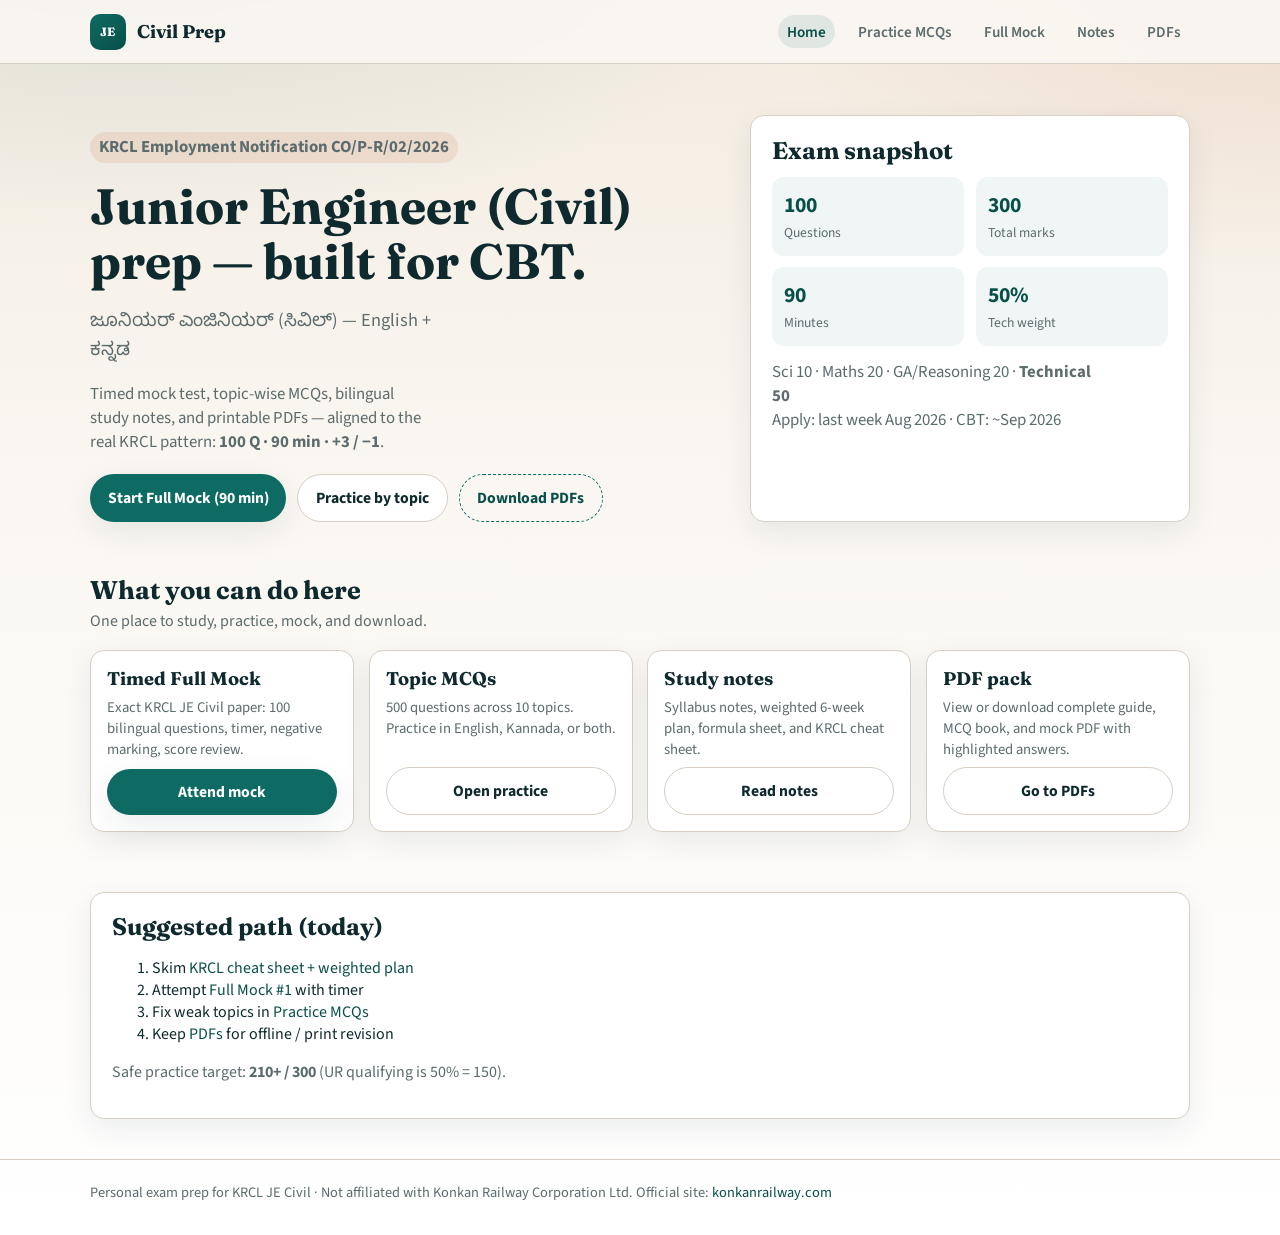
==== docs/index.html @ 5628e9f0 "Add JE Civil prep site and docs" ====
<!DOCTYPE html>
<html lang="en">
<head>
  <meta charset="utf-8" />
  <meta name="viewport" content="width=device-width, initial-scale=1" />
  <title>JE Civil Prep — KRCL CO/P-R/02/2026</title>
  <meta name="description" content="Bilingual English-Kannada JE Civil exam prep for Konkan Railway. Notes, MCQs, timed mock test, and PDF downloads." />
  <link rel="preconnect" href="https://fonts.googleapis.com" />
  <link rel="preconnect" href="https://fonts.gstatic.com" crossorigin />
  <link href="https://fonts.googleapis.com/css2?family=Fraunces:opsz,wght@9..144,600;9..144,700&family=Source+Sans+3:wght@400;600;700&family=Noto+Sans+Kannada:wght@400;600;700&display=swap" rel="stylesheet" />
  <link rel="stylesheet" href="./assets/css/site.css" />
</head>
<body>
  <header class="site-header">
    <div class="wrap nav">
      <a class="brand" href="./index.html"><span class="brand-mark">JE</span> Civil Prep</a>
      <nav class="nav-links">
        <a href="./index.html" class="active">Home</a>
        <a href="./practice.html">Practice MCQs</a>
        <a href="./mock.html">Full Mock</a>
        <a href="./notes.html">Notes</a>
        <a href="./downloads.html">PDFs</a>
      </nav>
    </div>
  </header>

  <main class="wrap">
    <section class="hero">
      <div>
        <p class="tag">KRCL Employment Notification CO/P-R/02/2026</p>
        <h1>Junior Engineer (Civil) prep — built for CBT.</h1>
        <p class="kn">ಜೂನಿಯರ್ ಎಂಜಿನಿಯರ್ (ಸಿವಿಲ್) — English + ಕನ್ನಡ</p>
        <p>
          Timed mock test, topic-wise MCQs, bilingual study notes, and printable PDFs —
          aligned to the real KRCL pattern: <b>100 Q · 90 min · +3 / −1</b>.
        </p>
        <div class="cta-row">
          <a class="btn btn-primary" href="./mock.html">Start Full Mock (90 min)</a>
          <a class="btn btn-secondary" href="./practice.html">Practice by topic</a>
          <a class="btn btn-ghost" href="./downloads.html">Download PDFs</a>
        </div>
      </div>
      <aside class="panel">
        <h2>Exam snapshot</h2>
        <div class="stat-grid">
          <div class="stat"><b>100</b><span>Questions</span></div>
          <div class="stat"><b>300</b><span>Total marks</span></div>
          <div class="stat"><b>90</b><span>Minutes</span></div>
          <div class="stat"><b>50%</b><span>Tech weight</span></div>
        </div>
        <p class="muted" style="margin-top:0.9rem">
          Sci 10 · Maths 20 · GA/Reasoning 20 · <b>Technical 50</b><br/>
          Apply: last week Aug 2026 · CBT: ~Sep 2026
        </p>
      </aside>
    </section>

    <section class="section">
      <h2 class="section-title">What you can do here</h2>
      <p class="section-sub">One place to study, practice, mock, and download.</p>
      <div class="cards">
        <article class="card">
          <h3>Timed Full Mock</h3>
          <p>Exact KRCL JE Civil paper: 100 bilingual questions, timer, negative marking, score review.</p>
          <a class="btn btn-primary" href="./mock.html">Attend mock</a>
        </article>
        <article class="card">
          <h3>Topic MCQs</h3>
          <p>500 questions across 10 topics. Practice in English, Kannada, or both.</p>
          <a class="btn btn-secondary" href="./practice.html">Open practice</a>
        </article>
        <article class="card">
          <h3>Study notes</h3>
          <p>Syllabus notes, weighted 6-week plan, formula sheet, and KRCL cheat sheet.</p>
          <a class="btn btn-secondary" href="./notes.html">Read notes</a>
        </article>
        <article class="card">
          <h3>PDF pack</h3>
          <p>View or download complete guide, MCQ book, and mock PDF with highlighted answers.</p>
          <a class="btn btn-secondary" href="./downloads.html">Go to PDFs</a>
        </article>
      </div>
    </section>

    <section class="section">
      <div class="panel">
        <h2>Suggested path (today)</h2>
        <ol>
          <li>Skim <a href="./notes.html">KRCL cheat sheet + weighted plan</a></li>
          <li>Attempt <a href="./mock.html">Full Mock #1</a> with timer</li>
          <li>Fix weak topics in <a href="./practice.html">Practice MCQs</a></li>
          <li>Keep <a href="./downloads.html">PDFs</a> for offline / print revision</li>
        </ol>
        <p class="muted">Safe practice target: <b>210+ / 300</b> (UR qualifying is 50% = 150).</p>
      </div>
    </section>
  </main>

  <footer class="footer">
    <div class="wrap">
      Personal exam prep for KRCL JE Civil · Not affiliated with Konkan Railway Corporation Ltd.
      Official site: <a href="https://www.konkanrailway.com" target="_blank" rel="noopener">konkanrailway.com</a>
    </div>
  </footer>
  <script src="./assets/js/common.js"></script>
</body>
</html>
---- docs/assets/css/site.css ----
:root {
  --ink: #0f2a2e;
  --teal: #0d6b63;
  --teal-dark: #094f49;
  --sand: #f3ebe0;
  --paper: #faf7f2;
  --card: #ffffff;
  --line: #d7cfc3;
  --muted: #5c6b6d;
  --accent: #c45c26;
  --good: #1b7a3d;
  --bad: #a61e1e;
  --warn: #9a6b00;
  --shadow: 0 10px 30px rgba(15, 42, 46, 0.08);
  --radius: 14px;
  --font-display: "Fraunces", Georgia, serif;
  --font-body: "Source Sans 3", "Noto Sans Kannada", system-ui, sans-serif;
}

* { box-sizing: border-box; }
html { scroll-behavior: smooth; }
body {
  margin: 0;
  font-family: var(--font-body);
  color: var(--ink);
  background:
    radial-gradient(1200px 600px at 10% -10%, rgba(13, 107, 99, 0.12), transparent 60%),
    radial-gradient(900px 500px at 100% 0%, rgba(196, 92, 38, 0.10), transparent 55%),
    linear-gradient(180deg, var(--sand), var(--paper) 40%, #fff);
  min-height: 100vh;
}

a { color: var(--teal-dark); text-decoration: none; }
a:hover { text-decoration: underline; }

.wrap { width: min(1100px, calc(100% - 2rem)); margin: 0 auto; }

.site-header {
  position: sticky; top: 0; z-index: 40;
  backdrop-filter: blur(10px);
  background: rgba(250, 247, 242, 0.9);
  border-bottom: 1px solid var(--line);
}
.nav {
  display: flex; align-items: center; justify-content: space-between;
  gap: 1rem; padding: 0.85rem 0;
}
.brand {
  display: flex; align-items: center; gap: 0.7rem;
  font-family: var(--font-display);
  font-weight: 700; font-size: 1.15rem; color: var(--ink);
  text-decoration: none;
}
.brand-mark {
  width: 36px; height: 36px; border-radius: 10px;
  background: linear-gradient(145deg, var(--teal), var(--teal-dark));
  color: #fff; display: grid; place-items: center;
  font-size: 0.75rem; font-weight: 800; letter-spacing: 0.02em;
}
.nav-links { display: flex; flex-wrap: wrap; gap: 0.35rem 0.9rem; align-items: center; }
.nav-links a {
  color: var(--muted); font-weight: 600; font-size: 0.95rem; text-decoration: none;
  padding: 0.35rem 0.55rem; border-radius: 999px;
}
.nav-links a:hover, .nav-links a.active {
  color: var(--teal-dark); background: rgba(13, 107, 99, 0.1);
}

.hero {
  padding: 3.2rem 0 2rem;
  display: grid; grid-template-columns: 1.3fr 0.9fr; gap: 1.5rem; align-items: stretch;
}
.hero h1 {
  font-family: var(--font-display);
  font-size: clamp(2rem, 4vw, 3.1rem);
  line-height: 1.1; margin: 0 0 0.6rem;
}
.hero .kn { color: var(--muted); font-size: 1.15rem; margin-bottom: 1rem; }
.hero p { color: var(--muted); font-size: 1.05rem; max-width: 42ch; }
.cta-row { display: flex; flex-wrap: wrap; gap: 0.7rem; margin-top: 1.3rem; }

.btn {
  appearance: none; border: 0; cursor: pointer;
  display: inline-flex; align-items: center; justify-content: center; gap: 0.4rem;
  padding: 0.75rem 1.1rem; border-radius: 999px; font-weight: 700;
  font-family: inherit; font-size: 0.98rem; text-decoration: none;
  transition: transform 0.15s ease, box-shadow 0.15s ease;
}
.btn:hover { transform: translateY(-1px); text-decoration: none; }
.btn-primary { background: var(--teal); color: #fff; box-shadow: var(--shadow); }
.btn-primary:hover { background: var(--teal-dark); color: #fff; }
.btn-secondary {
  background: #fff; color: var(--ink); border: 1px solid var(--line);
}
.btn-ghost { background: transparent; color: var(--teal-dark); border: 1px dashed var(--teal); }
.btn-danger { background: var(--bad); color: #fff; }
.btn:disabled { opacity: 0.5; cursor: not-allowed; transform: none; }

.panel {
  background: var(--card); border: 1px solid var(--line);
  border-radius: var(--radius); box-shadow: var(--shadow); padding: 1.2rem 1.3rem;
}
.panel h2, .panel h3 { font-family: var(--font-display); margin: 0 0 0.5rem; }
.stat-grid {
  display: grid; grid-template-columns: repeat(2, 1fr); gap: 0.7rem; margin-top: 0.8rem;
}
.stat {
  background: rgba(13, 107, 99, 0.06); border-radius: 12px; padding: 0.8rem;
}
.stat b { display: block; font-size: 1.35rem; color: var(--teal-dark); }
.stat span { color: var(--muted); font-size: 0.85rem; }

.section { padding: 1.2rem 0 2.5rem; }
.section-title {
  font-family: var(--font-display); font-size: 1.6rem; margin: 0 0 0.3rem;
}
.section-sub { color: var(--muted); margin: 0 0 1.1rem; }

.cards {
  display: grid; grid-template-columns: repeat(auto-fill, minmax(230px, 1fr)); gap: 0.9rem;
}
.card {
  background: var(--card); border: 1px solid var(--line); border-radius: var(--radius);
  padding: 1rem; box-shadow: var(--shadow); display: flex; flex-direction: column; gap: 0.45rem;
}
.card h3 { margin: 0; font-family: var(--font-display); font-size: 1.15rem; }
.card p { margin: 0; color: var(--muted); font-size: 0.92rem; flex: 1; }
.tag {
  display: inline-block; font-size: 0.75rem; font-weight: 700;
  padding: 0.2rem 0.55rem; border-radius: 999px;
  background: rgba(196, 92, 38, 0.12); color: var(--accent);
}

.footer {
  border-top: 1px solid var(--line); padding: 1.4rem 0 2rem;
  color: var(--muted); font-size: 0.9rem;
}

/* Quiz / Mock UI */
.quiz-shell { display: grid; grid-template-columns: 240px 1fr; gap: 1rem; align-items: start; }
.quiz-side .panel { position: sticky; top: 76px; }
.timer {
  font-family: var(--font-display); font-size: 2rem; color: var(--teal-dark);
  letter-spacing: 0.04em;
}
.timer.warn { color: var(--warn); }
.timer.danger { color: var(--bad); }

.progress-bar {
  height: 8px; background: #e8e1d6; border-radius: 999px; overflow: hidden; margin: 0.6rem 0 1rem;
}
.progress-bar > span {
  display: block; height: 100%; background: linear-gradient(90deg, var(--teal), #1aa392);
  width: 0%; transition: width 0.2s ease;
}

.q-meta { display: flex; flex-wrap: wrap; gap: 0.5rem; align-items: center; margin-bottom: 0.7rem; }
.pill {
  font-size: 0.8rem; font-weight: 700; padding: 0.25rem 0.6rem; border-radius: 999px;
  background: rgba(13, 107, 99, 0.1); color: var(--teal-dark);
}
.q-text { font-size: 1.12rem; line-height: 1.45; margin: 0.2rem 0 0.35rem; }
.q-kn { color: var(--muted); margin-bottom: 1rem; }

.options { display: grid; gap: 0.55rem; }
.option {
  text-align: left; width: 100%;
  border: 1.5px solid var(--line); background: #fff; border-radius: 12px;
  padding: 0.85rem 0.95rem; cursor: pointer; font: inherit; color: inherit;
  transition: border-color 0.15s ease, background 0.15s ease;
}
.option:hover { border-color: var(--teal); }
.option.selected { border-color: var(--teal); background: rgba(13, 107, 99, 0.08); }
.option.correct {
  border-color: var(--good); background: #e8f7ec; font-weight: 700;
}
.option.wrong { border-color: var(--bad); background: #fdecea; }
.option .letter {
  display: inline-grid; place-items: center; width: 1.5rem; height: 1.5rem;
  border-radius: 50%; border: 1px solid currentColor; margin-right: 0.45rem;
  font-size: 0.85rem; font-weight: 800;
}

.quiz-actions {
  display: flex; flex-wrap: wrap; gap: 0.6rem; justify-content: space-between;
  margin-top: 1.1rem;
}
.nav-q {
  display: grid; grid-template-columns: repeat(5, 1fr); gap: 0.35rem; margin-top: 0.7rem;
}
.nav-q button {
  border: 1px solid var(--line); background: #fff; border-radius: 8px;
  padding: 0.35rem 0; cursor: pointer; font-weight: 700; font-size: 0.8rem;
}
.nav-q button.done { background: rgba(13, 107, 99, 0.15); border-color: var(--teal); }
.nav-q button.current { outline: 2px solid var(--accent); }
.nav-q button.flag { background: #fff3cd; }

.lang-toggle {
  display: inline-flex; border: 1px solid var(--line); border-radius: 999px; overflow: hidden;
}
.lang-toggle button {
  border: 0; background: transparent; padding: 0.35rem 0.7rem; cursor: pointer;
  font-weight: 700; color: var(--muted);
}
.lang-toggle button.on { background: var(--teal); color: #fff; }

.results-grid {
  display: grid; grid-template-columns: repeat(auto-fit, minmax(140px, 1fr)); gap: 0.7rem;
  margin: 1rem 0;
}
.result-card {
  background: rgba(13, 107, 99, 0.07); border-radius: 12px; padding: 0.9rem; text-align: center;
}
.result-card b { display: block; font-size: 1.5rem; font-family: var(--font-display); }

.notes-layout { display: grid; grid-template-columns: 260px 1fr; gap: 1rem; }
.notes-list { max-height: 70vh; overflow: auto; }
.notes-list button {
  display: block; width: 100%; text-align: left; border: 0; background: transparent;
  padding: 0.55rem 0.4rem; border-bottom: 1px solid var(--line); cursor: pointer;
  font: inherit; color: var(--ink);
}
.notes-list button:hover, .notes-list button.active {
  background: rgba(13, 107, 99, 0.08); color: var(--teal-dark); font-weight: 700;
}
.markdown-body {
  line-height: 1.55; max-height: 75vh; overflow: auto; padding-right: 0.4rem;
}
.markdown-body h1, .markdown-body h2, .markdown-body h3 {
  font-family: var(--font-display); line-height: 1.25;
}
.markdown-body table { width: 100%; border-collapse: collapse; font-size: 0.92rem; }
.markdown-body th, .markdown-body td {
  border: 1px solid var(--line); padding: 0.35rem 0.45rem; vertical-align: top;
}
.markdown-body th { background: rgba(13, 107, 99, 0.08); }
.markdown-body code {
  background: #efe8dc; padding: 0.1rem 0.3rem; border-radius: 4px; font-size: 0.9em;
}

.pdf-grid { display: grid; grid-template-columns: repeat(auto-fit, minmax(260px, 1fr)); gap: 1rem; }
.pdf-card .actions { display: flex; flex-wrap: wrap; gap: 0.5rem; margin-top: 0.8rem; }
.pdf-frame {
  width: 100%; height: 75vh; border: 1px solid var(--line); border-radius: 12px; background: #fff;
}

.muted { color: var(--muted); }
.hidden { display: none !important; }
.alert {
  padding: 0.75rem 0.9rem; border-radius: 10px; margin: 0.6rem 0;
  background: #fff3cd; border: 1px solid #e6d089; color: #5c4a00;
}

@media (max-width: 860px) {
  .hero, .quiz-shell, .notes-layout { grid-template-columns: 1fr; }
  .quiz-side .panel { position: static; }
  .nav { flex-direction: column; align-items: flex-start; }
}
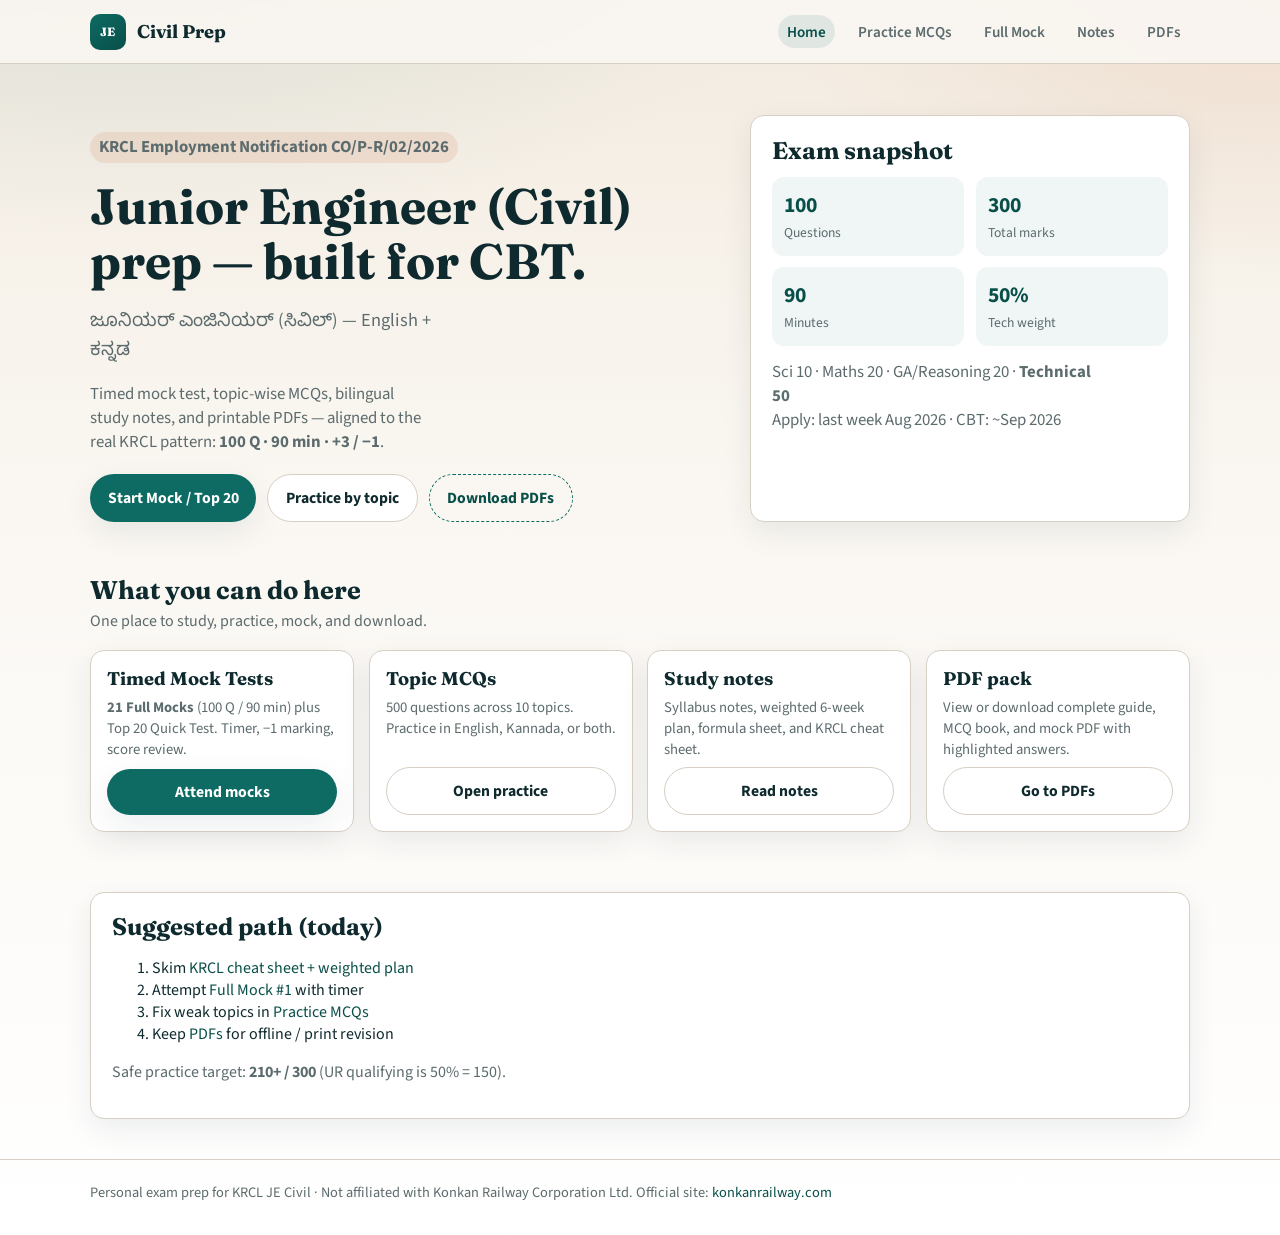
==== commit 7990109e: "Updated 20 mocks" ====
--- a/docs/index.html
+++ b/docs/index.html
@@ -35,7 +35,7 @@
           aligned to the real KRCL pattern: <b>100 Q · 90 min · +3 / −1</b>.
         </p>
         <div class="cta-row">
-          <a class="btn btn-primary" href="./mock.html">Start Full Mock (90 min)</a>
+          <a class="btn btn-primary" href="./mock.html">Start Mock / Top 20</a>
           <a class="btn btn-secondary" href="./practice.html">Practice by topic</a>
           <a class="btn btn-ghost" href="./downloads.html">Download PDFs</a>
         </div>
@@ -60,9 +60,9 @@
       <p class="section-sub">One place to study, practice, mock, and download.</p>
       <div class="cards">
         <article class="card">
-          <h3>Timed Full Mock</h3>
-          <p>Exact KRCL JE Civil paper: 100 bilingual questions, timer, negative marking, score review.</p>
-          <a class="btn btn-primary" href="./mock.html">Attend mock</a>
+          <h3>Timed Mock Tests</h3>
+          <p><b>21 Full Mocks</b> (100 Q / 90 min) plus Top 20 Quick Test. Timer, −1 marking, score review.</p>
+          <a class="btn btn-primary" href="./mock.html">Attend mocks</a>
         </article>
         <article class="card">
           <h3>Topic MCQs</h3>
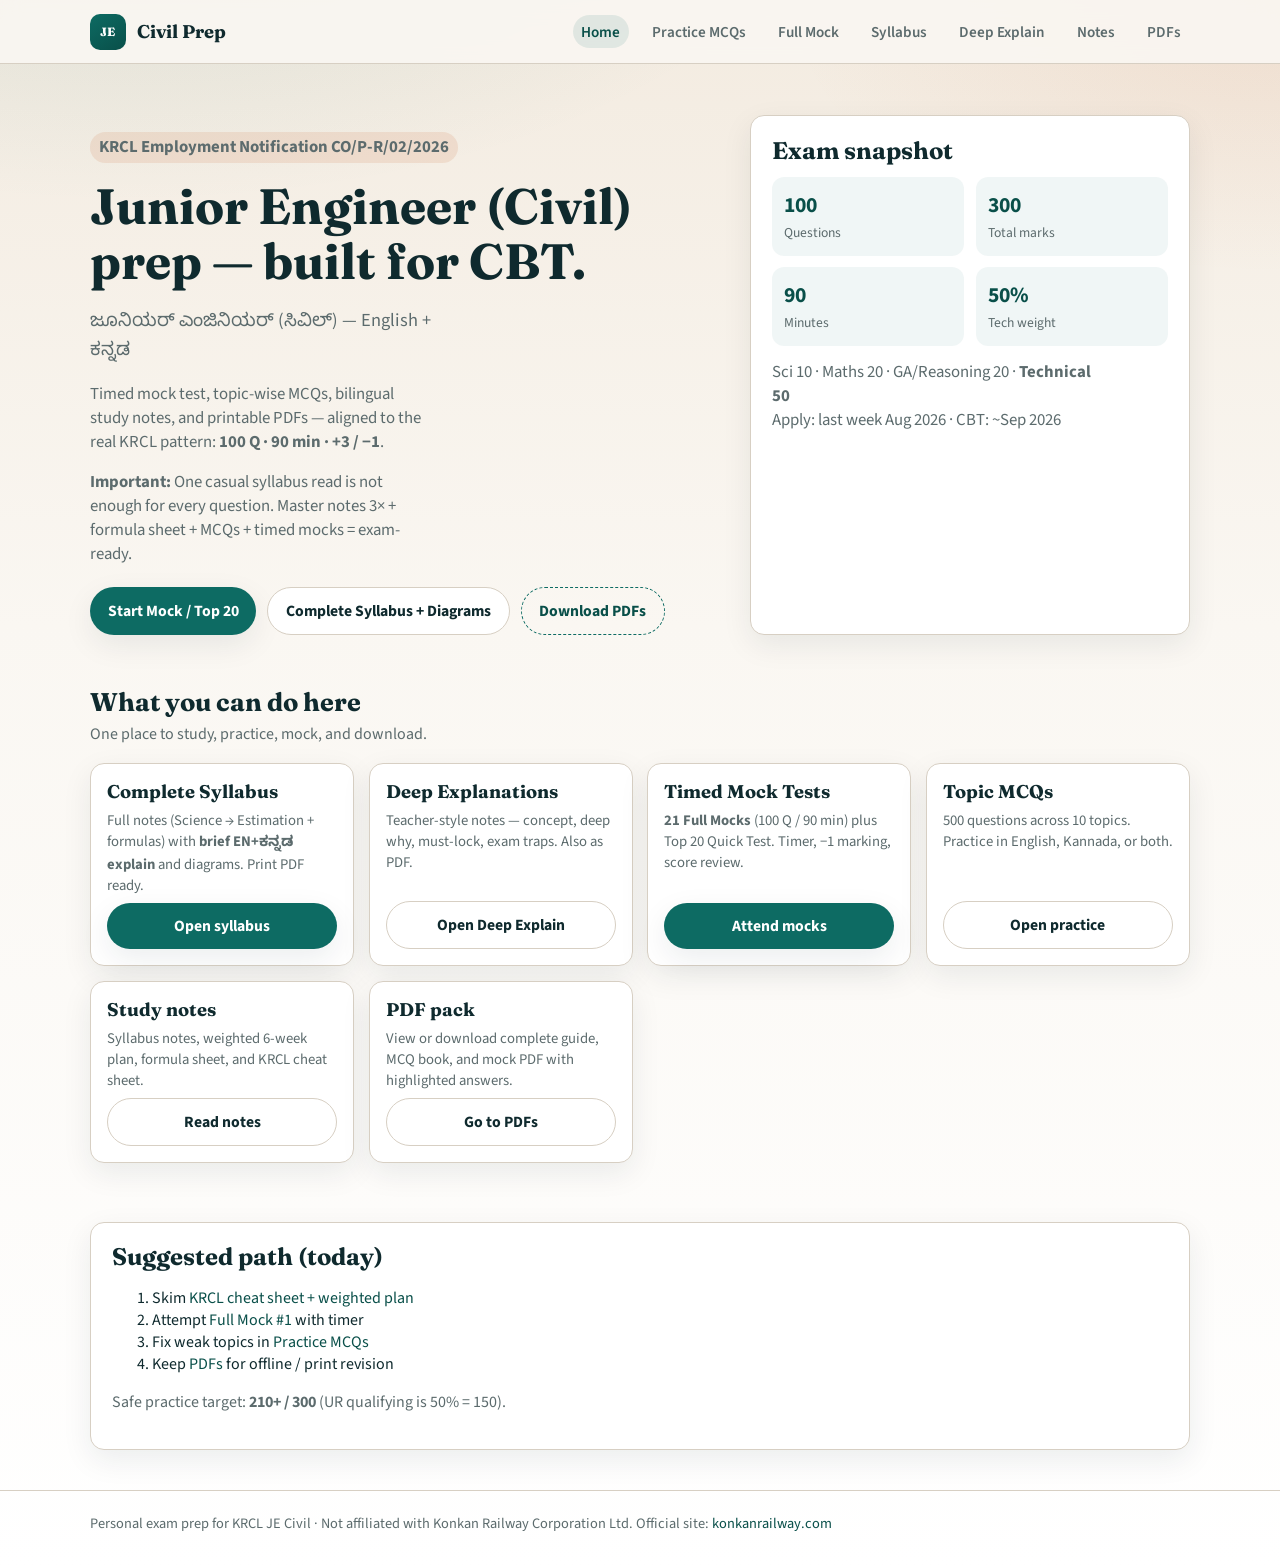
==== commit 7708acbc: "Added complete JE syllabus" ====
--- a/docs/index.html
+++ b/docs/index.html
@@ -18,6 +18,8 @@
         <a href="./index.html" class="active">Home</a>
         <a href="./practice.html">Practice MCQs</a>
         <a href="./mock.html">Full Mock</a>
+        <a href="./complete-syllabus.html">Syllabus</a>
+        <a href="./explain.html">Deep Explain</a>
         <a href="./notes.html">Notes</a>
         <a href="./downloads.html">PDFs</a>
       </nav>
@@ -34,9 +36,13 @@
           Timed mock test, topic-wise MCQs, bilingual study notes, and printable PDFs —
           aligned to the real KRCL pattern: <b>100 Q · 90 min · +3 / −1</b>.
         </p>
+        <p class="muted" style="margin-top:.6rem">
+          <b>Important:</b> One casual syllabus read is not enough for every question.
+          Master notes 3× + formula sheet + MCQs + timed mocks = exam-ready.
+        </p>
         <div class="cta-row">
           <a class="btn btn-primary" href="./mock.html">Start Mock / Top 20</a>
-          <a class="btn btn-secondary" href="./practice.html">Practice by topic</a>
+          <a class="btn btn-secondary" href="./complete-syllabus.html">Complete Syllabus + Diagrams</a>
           <a class="btn btn-ghost" href="./downloads.html">Download PDFs</a>
         </div>
       </div>
@@ -59,6 +65,16 @@
       <h2 class="section-title">What you can do here</h2>
       <p class="section-sub">One place to study, practice, mock, and download.</p>
       <div class="cards">
+        <article class="card">
+          <h3>Complete Syllabus</h3>
+          <p>Full notes (Science → Estimation + formulas) with <b>brief EN+ಕನ್ನಡ explain</b> and diagrams. Print PDF ready.</p>
+          <a class="btn btn-primary" href="./complete-syllabus.html">Open syllabus</a>
+        </article>
+        <article class="card">
+          <h3>Deep Explanations</h3>
+          <p>Teacher-style notes — concept, deep why, must-lock, exam traps. Also as PDF.</p>
+          <a class="btn btn-secondary" href="./explain.html">Open Deep Explain</a>
+        </article>
         <article class="card">
           <h3>Timed Mock Tests</h3>
           <p><b>21 Full Mocks</b> (100 Q / 90 min) plus Top 20 Quick Test. Timer, −1 marking, score review.</p>
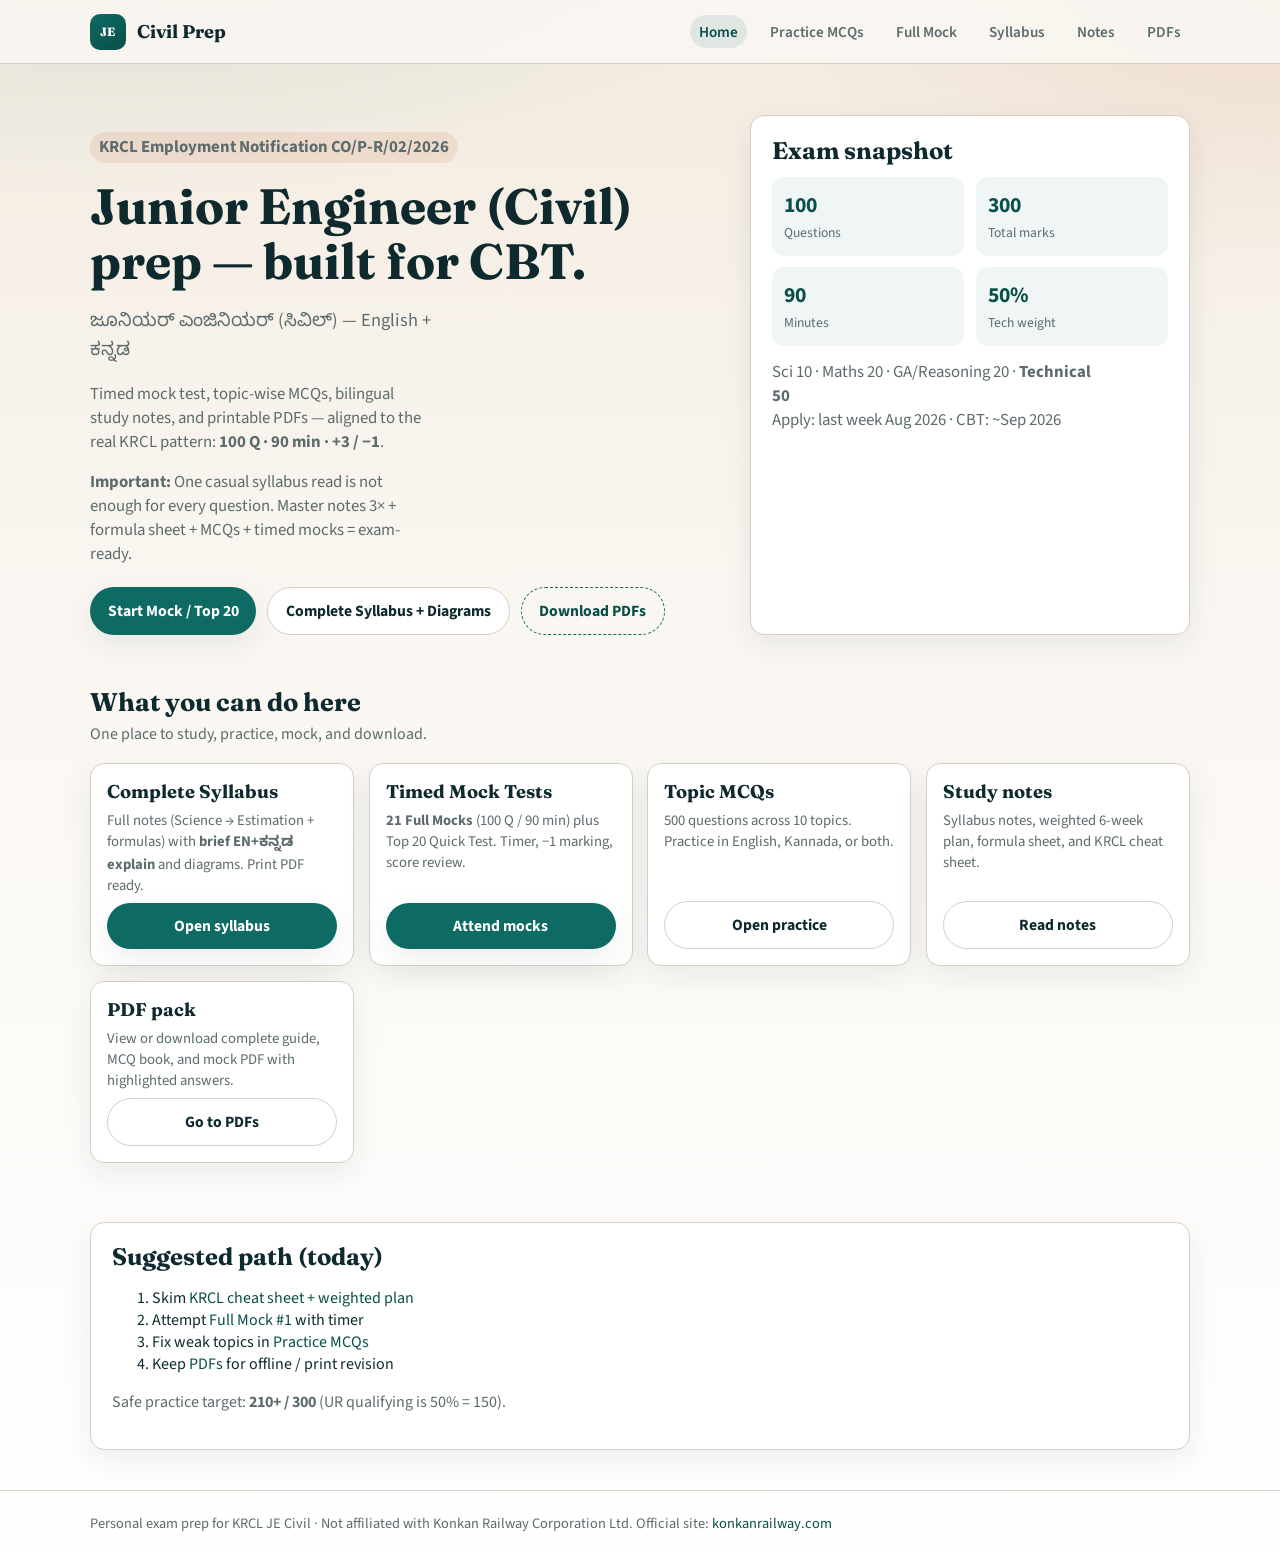
==== commit 0a318e02: "UI fix for complete syllabus." ====
--- a/docs/index.html
+++ b/docs/index.html
@@ -19,8 +19,7 @@
         <a href="./practice.html">Practice MCQs</a>
         <a href="./mock.html">Full Mock</a>
         <a href="./complete-syllabus.html">Syllabus</a>
-        <a href="./explain.html">Deep Explain</a>
-        <a href="./notes.html">Notes</a>
+<a href="./notes.html">Notes</a>
         <a href="./downloads.html">PDFs</a>
       </nav>
     </div>
@@ -71,11 +70,6 @@
           <a class="btn btn-primary" href="./complete-syllabus.html">Open syllabus</a>
         </article>
         <article class="card">
-          <h3>Deep Explanations</h3>
-          <p>Teacher-style notes — concept, deep why, must-lock, exam traps. Also as PDF.</p>
-          <a class="btn btn-secondary" href="./explain.html">Open Deep Explain</a>
-        </article>
-        <article class="card">
           <h3>Timed Mock Tests</h3>
           <p><b>21 Full Mocks</b> (100 Q / 90 min) plus Top 20 Quick Test. Timer, −1 marking, score review.</p>
           <a class="btn btn-primary" href="./mock.html">Attend mocks</a>
